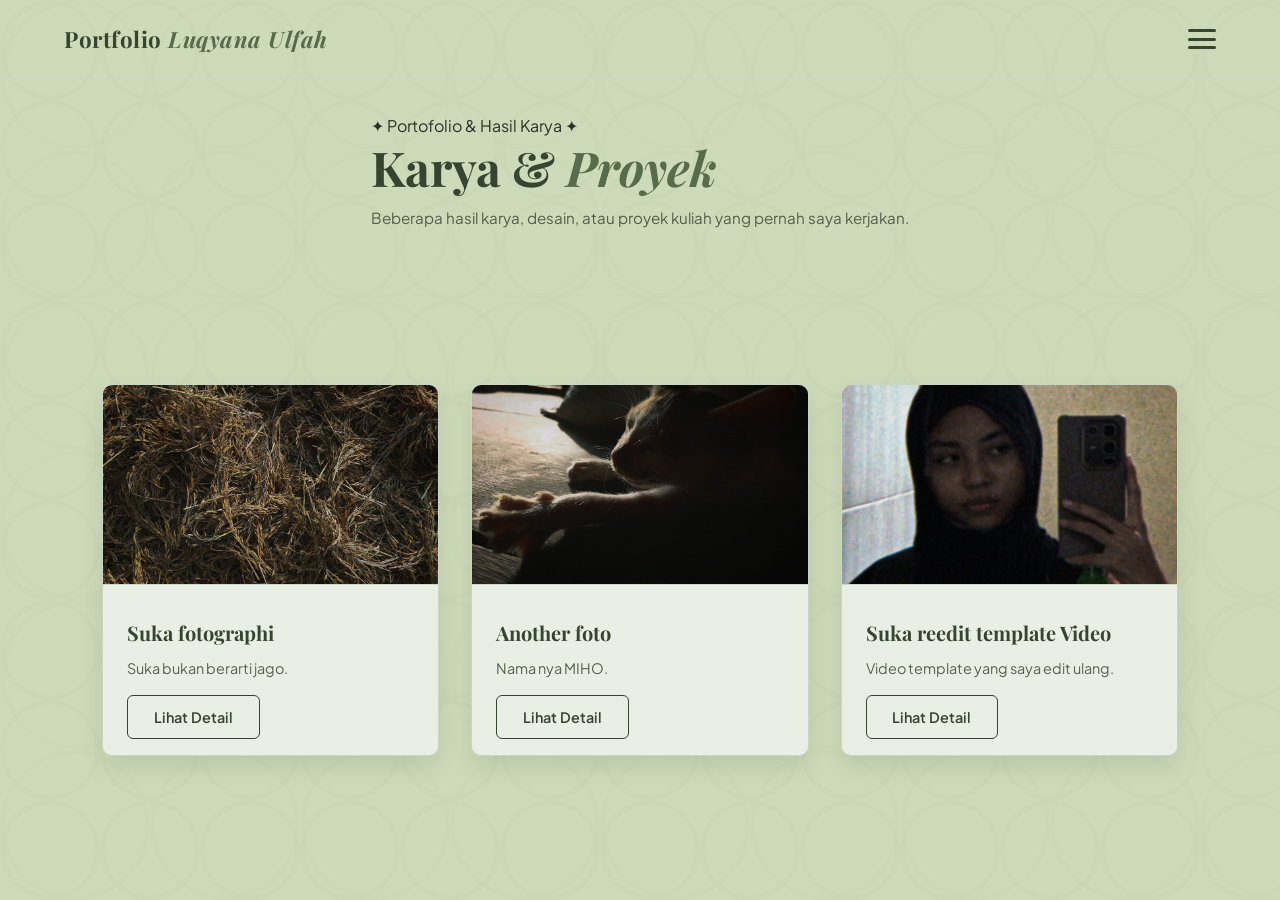
==== proyek.html @ 4c5a4485 "Add files via upload" ====
<!DOCTYPE html>
<html lang="id">
<head>
    <meta charset="UTF-8">
    <meta name="viewport" content="width=device-width, initial-scale=1.0">
    <title>Proyek - Portofolio Luqyana</title>
    <link href="https://fonts.googleapis.com/css2?family=Playfair+Display:ital,wght@0,600;0,700;1,400&family=Plus+Jakarta+Sans:wght@400;500;600&display=swap" rel="stylesheet">
    <link rel="stylesheet" href="style.css">
</head>
<body>
    
    
    <header class="hero-section" id="project-hero">
        <nav class="navbar">
            <a href="index.html" class="logo">Portfolio<i> Luqyana Ulfah</i></a>
            <div class="menu-toggle" id="mobile-menu">
                <span></span><span></span><span></span>
            </div>
            <div class="nav-links" id="nav-links">
                <a href="index.html">Beranda</a>
                <a href="tentang.html">Tentang Saya</a>
                <a href="riwayat.html">Riwayat</a>
                <a href="proyek.html">Proyek</a>
                <a href="kontak.html">Kontak</a>
            </div>
        </nav>

        
        <div class="hero-container">
            <div class="hero-text">
                <span class="badge-ornament">✦ Portofolio & Hasil Karya ✦</span>
                <h1>Karya & <span class="highlight">Proyek</span></h1>
                <p class="sub-tagline">Beberapa hasil karya, desain, atau proyek kuliah yang pernah saya kerjakan.</p>
            </div>
        </div>
    </header>


    <section id="proyek">
        <div class="project-grid">
            
            <div class="project-card">
                <img src="padi.jpg" alt="Proyek 1" class="project-img">
                <div class="project-content">
                    <h3>Suka fotographi</h3>
                    <p>Suka bukan berarti jago.</p>
                    <a href="javascript:void(0)" onclick="bukaFoto('padi.jpg')" class="btn secondary">Lihat Detail</a>
                </div>
            </div>
    
            
            <div class="project-card">
                <img src="kucing1.jpg" alt="Proyek 2" class="project-img">
                <div class="project-content">
                    <h3>Another foto</h3>
                    <p>Nama nya MIHO.</p>
                    <a href="javascript:void(0)" onclick="bukaFoto('kucing1.jpg')" class="btn secondary">Lihat Detail</a>
                </div>
            </div>
            
            
            <div class="project-card">
                <img src="fotoku.jpg" alt="Sampul Video" class="project-img">
                <div class="project-content">
                  <h3>Suka reedit template Video</h3>
                  <p>Video template yang saya edit ulang.</p>
                  <a href="javascript:void(0)" onclick="bukaVideo('moon.mp4')" class="btn secondary">Lihat Detail</a>
              </div>
          </div>
        </div>
    </section>


    <div id="popup-media" class="modal-popup">
        <span class="tutup-popup" onclick="tutupMedia()">&times;</span>
        <img class="isi-popup" id="gambar-popup" style="display: none;">
        <video class="isi-popup" id="video-popup" controls style="display: none;"></video>
    </div>

    <script src="script.js"></script>
</body>
</html>
---- style.css ----
/* Variabel Warna Tema Vintage Botanical & Hijau Sage */
:root {
    --bg-paper: #cedbba;          /* Warna kertas tua / vintage gading */
    --card-bg: #eaefe5;           /* Hijau sage sangat muda/lembut */
    --border-vintage: #cbd5c3;    /* Garis batas klasik */
    --primary-green: #36452f;     /* Hijau zaitun gelap yang elegan */
    --accent-green: #586b4c;      /* Hijau lumut hangat */
    --text-main: #2b3327;         /* Teks gelap kehijaua agar nyaman dibaca */
    --white: #ffffff;
    --shadow: 0 10px 25px rgba(54, 69, 47, 0.12);
}

/* Pengaturan Otomatis Mengikuti Tema Perangkat (Dark Mode) */
@media (prefers-color-scheme: dark) {
    :root {
        --bg-paper: #1c2219;        
        --card-bg: #273022;       
        --border-vintage: #506347;  
        --primary-green: #73976d;   
        --accent-green: #a4b89b;    
        --text-main: #ced9ca;       
        --white: #333c2f;
    }
}

* {
    margin: 0;
    padding: 0;
    box-sizing: border-box;
    scroll-behavior: smooth;
}

body {
    font-family: 'Plus Jakarta Sans', sans-serif;
    background-color: var(--bg-paper);
    color: var(--text-main);
    line-height: 1.7;
}

/* Ornamen Latar Belakang (Aksen Bunga/Botanical ala Cottagecore) */
body::before {
    content: "";
    position: fixed;
    top: 0;
    left: 0;
    width: 100%;
    height: 100%;
    background-image: 
        url('data:image/svg+xml;utf8,<svg xmlns="http://www.w3.org/2000/svg" width="100" height="100" viewBox="0 0 100 100"><path fill="%2336452f" fill-opacity="0.03" d="M50 0C22.4 0 0 22.4 0 50s22.4 50 50 50 50-22.4 50-50S77.6 0 50 0zm0 95C25.1 95 5 74.9 5 50S25.1 5 50 5s45 20.1 45 45-20.1 45-45 45z"/></svg>'),
        url('data:image/svg+xml;utf8,<svg xmlns="http://www.w3.org/2000/svg" width="150" height="150" viewBox="0 0 150 150"><path fill="%23586b4c" fill-opacity="0.02" d="M75 0C33.6 0 0 33.6 0 75s33.6 75 75 75 75-33.6 75-75S116.4 0 75 0zm0 145C36.3 145 5 113.7 5 75S36.3 5 75 5s70 31.3 70 70-31.3 70-70 70z"/></svg>');
    opacity: 0.6;
    z-index: -1;
    pointer-events: none;
}

/* Membatasi lebar konten agar terpusat rapi */
.container {
  max-width: 1100px;
  margin: 0 auto;
  width: 100%;
}

/* --- ORNAMEN RENDA TEPI --- */
.lace-edge {
    position: fixed;
    top: 0;
    height: 100vh;
    object-fit: cover;
    width: 80px;
    max-width: 40px;
    mix-blend-mode: screen;
    opacity: 0.85;
    pointer-events: none;
    z-index: 999;
}
.left-edge {
    left: 0;
}
.right-edge {
    right: 0;
    transform: scaleX(-1);
}

/* --- NAVIGASI / NAVBAR --- */
.navbar {
    position: absolute;
    top: 0;
    left: 0;
    width: 100%;
    padding: 20px 5%;
    box-sizing: border-box;
    z-index: 1000;
    display: flex;
    justify-content: space-between;
    align-items: center;
    background-color: transparent !important; /* Diubah agar renda tidak terpotong */
    border-bottom: 1.5px solid var(--border-vintage) !important; 
    box-shadow: none !important;
}

.logo {
    font-family: 'Playfair Display', serif;
    font-size: 1.4rem;
    font-weight: 700;
    color: var(--primary-green);
    letter-spacing: 0.5px;
    text-decoration: none;
}

.logo i {
    color: var(--accent-green);
}

/* Tombol Garis Dua (Menu Toggle) */
.menu-toggle {
    display: flex;
    flex-direction: column;
    justify-content: space-between;
    width: 28px;
    height: 20px;
    cursor: pointer;
}

.menu-toggle span {
    display: block;
    height: 3px;
    width: 100%;
    background-color: var(--primary-green);
    border-radius: 2px;
    transition: all 0.3s ease;
}

/* Daftar Menu Navigasi (Dropdown) */
.nav-links {
    position: absolute;
    top: 100%;
    right: 8%;
    background-color: var(--card-bg);
    border: 1.5px solid var(--border-vintage);
    border-radius: 8px;
    list-style: none;
    flex-direction: column;
    width: 180px;
    padding: 1rem 0;
    gap: 0.8rem;
    box-shadow: var(--shadow);
    display: none; 
}

.nav-links.active {
    display: flex; 
}

.nav-links a {
    text-decoration: none;
    color: var(--text-main);
    font-size: 0.95rem;
    font-weight: 500;
    padding: 0.4rem 1.2rem;
    display: block;
    transition: background 0.2s;
}

.nav-links a:hover {
    background-color: rgba(82, 99, 69, 0.1);
    color: var(--accent-green);
}

/* --- BAGIAN KEPALA (HERO SECTION) --- */
.hero-container {
    display: flex;
    align-items: center;
    justify-content: center;
    gap: 3rem;
    max-width: 1100px;
    margin: 2rem auto;
    width: 100%;
    padding-top: 80px; /* Menambah jarak agar konten tidak tertutup navbar yang melayang */
}

.highlight {
    font-style: italic;
    color: var(--accent-green);
}

.hero-text h1 {
    font-family: 'Playfair Display', serif;
    font-size: 3rem;
    color: var(--primary-green);
    line-height: 1.2;
    margin-bottom: 0.5rem;
}

.tagline {
    font-size: 1.15rem;
    font-weight: 600;
    color: var(--primary-green);
    margin-bottom: 0.2rem;
}

.sub-tagline {
    font-size: 0.95rem;
    color: #525e4c;
    margin-bottom: 2rem;
}

/* Wadah Foto Profil */
.hero-image-frame {
    flex: 0.8;
    display: flex;
    justify-content: center;
    align-items: center;
    margin-top: 1.5rem; 
}

.frame-wrapper {
    position: relative;
    display: inline-block;
}

.flower-corner {
    position: absolute;
    bottom: -27px; /* Angka minus untuk menggeser bunga ke luar bingkai bawah */
    left: -43px;    /* Geser ke kanan sedikit dari sudut kiri */
    width: 278px;  /* Ukuran besaran bunga */
    z-index: 10;
    mix-blend-mode: screen; /* Menghapus latar hitam otomatis */
    pointer-events: none;
}
.basic-frame {
    position: relative;
    width: 200px;
    height: 250px;
    background-color: var(--card-bg);
    border: 3px solid var(--primary-green);
    border-radius: 8px; 
    box-shadow: 0 10px 25px rgba(54, 69, 47, 0.15);
    padding: 5px; 
    overflow: hidden; 
}

.basic-frame img {
    width: 100%;
    height: 100%;
    object-fit: cover;
    border-radius: 4px;
}

/* Tombol CTA Utama */
.cta-buttons {
    display: flex;
    gap: 1rem;
    justify-content: center;
}

.btn {
    padding: 0.75rem 1.6rem;
    border-radius: 6px;
    text-decoration: none;
    font-weight: 600;
    font-size: 0.9rem;
    transition: all 0.3s ease;
}

.btn.primary {
    background-color: var(--primary-green);
    color: var(--white);
    border: 1px solid var(--primary-green);
}

.btn.primary:hover {
    background-color: #242e1f;
}

.btn.secondary {
    background-color: transparent;
    border: 1.5px solid var(--primary-green);
    color: var(--primary-green);
}

.btn.secondary:hover {
    background-color: var(--card-bg);
}

/* --- BAGIAN UMUM SECTION --- */
section {
    padding: 4rem 8%;
    border-top: 1px dashed var(--border-vintage);
}

.section-title-box h2 {
    font-family: 'Playfair Display', serif;
    font-size: 2.2rem;
    color: var(--primary-green);
    margin-bottom: 0.4rem;
}

.section-title-box .section-desc {
    font-size: 0.95rem;
    color: #55634d;
    margin-bottom: 2.5rem;
}

/* About Section Grid */
.about-grid {
    display: grid;
    grid-template-columns: 1fr 1fr;
    gap: 2rem;
}

.about-card {
    background-color: var(--card-bg);
    padding: 2.2rem;
    border-radius: 10px;
    border: 1px solid var(--border-vintage);
}

.about-card h3 {
    font-family: 'Playfair Display', serif;
    font-size: 1.3rem;
    color: var(--primary-green);
    margin-bottom: 1rem;
}

.skills-list {
    list-style: none;
    display: flex;
    flex-direction: column;
    gap: 0.7rem;
}

.skills-list span {
    color: var(--accent-green);
    margin-right: 0.5rem;
}

/* Timeline Experience */
.timeline {
    border-left: 2px solid var(--accent-green);
    padding-left: 1.8rem;
    display: flex;
    flex-direction: column;
    gap: 2.5rem;
    margin-top: 1rem;
}

.timeline-item .year {
    font-size: 0.85rem;
    font-weight: 700;
    color: var(--accent-green);
    text-transform: uppercase;
    letter-spacing: 0.5px;
}

.timeline-item h3 {
    font-family: 'Playfair Display', serif;
    font-size: 1.25rem;
    color: var(--primary-green);
    margin: 0.2rem 0;
}

.timeline-item .place {
    font-size: 0.9rem;
    font-weight: 600;
    color: #485740;
    margin-bottom: 0.4rem;
}

/* --- BAGIAN PROYEK & KARYA --- */
.project-grid {
    display: grid;
    grid-template-columns: repeat(auto-fit, minmax(280px, 1fr)); 
    gap: 2rem;
    margin-top: 1.5rem;
}

.project-card {
    background-color: var(--card-bg);
    border: 1px solid var(--border-vintage);
    border-radius: 10px;
    overflow: hidden; 
    box-shadow: var(--shadow);
    transition: transform 0.3s ease;
    margin-bottom: 2rem;
}

.project-card:hover {
    transform: translateY(-8px);
}

.project-img, .project-video, .video-wrapper iframe {
    width: 100%;
    border-bottom: 1.5px solid var(--border-vintage);
}

.project-img {
    height: 200px;
    object-fit: cover;
}

.project-video, .video-wrapper {
    aspect-ratio: 16 / 9;
}

.project-video {
    object-fit: cover;
    background-color: #000;
    display: block;
}

.video-wrapper iframe {
    height: 100%;
    border: none;
}

.project-content {
    padding: 1.5rem;
}

.project-content h3 {
    font-family: 'Playfair Display', serif;
    font-size: 1.25rem;
    color: var(--primary-green);
    margin-bottom: 0.5rem;
}

.project-content p {
    font-size: 0.9rem;
    color: #55634d;
    margin-bottom: 1.5rem;
    line-height: 1.5;
}

/* Pengaturan Pop-up Foto & Video */
.modal-popup {
    display: none;
    position: fixed;
    z-index: 2000;
    left: 0;
    top: 0;
    width: 100%;
    height: 100vh;
    background-color: rgba(28, 34, 25, 0.9);
    justify-content: center;
    align-items: center;
}

.isi-popup {
    max-width: 90%;
    max-height: 80vh;
    object-fit: contain;
    border-radius: 8px;
    box-shadow: 0 10px 30px rgba(0,0,0,0.5);
}

.tutup-popup {
    position: absolute;
    top: 20px;
    right: 35px;
    color: var(--white);
    font-size: 40px;
    font-weight: bold;
    cursor: pointer;
}

/* --- FOOTER / KONTAK --- */
.contact-section {
    background-color: var(--primary-green);
    color: var(--white);
    text-align: center;
    padding: 4.5rem 8%;
    border-top: none;
    position: relative;
}

.contact-section::before {
    content: "";
    position: absolute;
    top: 20px;
    left: 50%;
    transform: translateX(-50%);
    width: 90%;
    height: 90%;
    border: 2px solid rgba(215, 222, 208, 0.2);
    pointer-events: none;
}

.contact-section .section-title-box h2,
.contact-section h2 {
    color: var(--white);
}

.contact-section .section-desc {
    color: #c7d4be;
}

.social-links {
    display: flex;
    justify-content: center;
    flex-wrap: wrap;
    gap: 1rem;
    margin: 2.5rem 0 3rem;
}

.social-btn {
    background-color: rgba(255, 255, 255, 0.08);
    color: var(--white);
    padding: 0.7rem 1.4rem;
    border-radius: 6px;
    text-decoration: none;
    font-size: 0.9rem;
    border: 1px solid rgba(255, 255, 255, 0.15);
    transition: all 0.3s ease;
}

.social-btn:hover {
    background-color: var(--accent-green);
    border-color: var(--accent-green);
}

.footer-bottom {
    font-size: 0.85rem;
    color: #a8b89e;
    border-top: 1px solid rgba(255, 255, 255, 0.1);
    padding-top: 1.5rem;
}

/* --- RESPONSIF UNTUK LAYAR HP --- */
@media (max-width: 768px) {
    .navbar {
        padding: 1.2rem 5%;
    }
    .nav-links {
        right: 5%;
        width: 160px;
    }
    
    .hero-container {
        display: flex;
        flex-direction: column; 
        text-align: center;
        gap: 2rem; 
        margin-top: 1rem;
    }
    
    .hero-image-frame {
        order: 1;
        margin-top: 0rem; 
        margin-bottom: 1.5rem;
    }

    .hero-text {
        order: 2;
        text-align: center;
    }

    .hero-text h1 {
        font-size: 2.5rem; /* Sedikit dikecilkan agar pas di layar HP */
    }

    .cta-buttons {
        justify-content: center;
    }
    
    .about-grid {
        grid-template-columns: 1fr;
    }
    
    .hero-section, section {
        padding: 3rem 5%;
    }
}
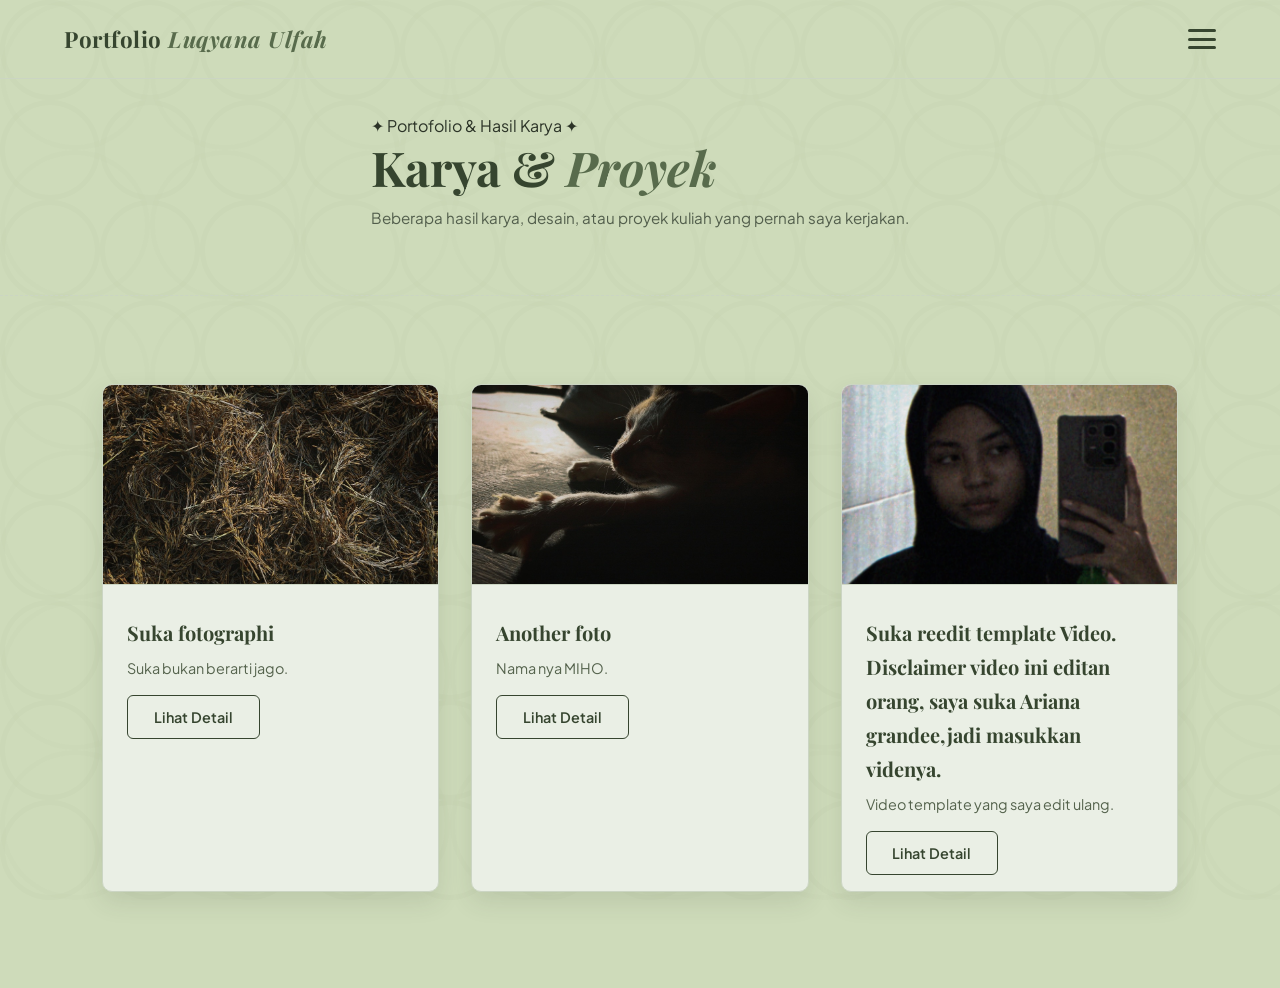
==== commit b48dfb6f: "Update proyek.html" ====
--- a/proyek.html
+++ b/proyek.html
@@ -62,7 +62,7 @@
             <div class="project-card">
                 <img src="fotoku.jpg" alt="Sampul Video" class="project-img">
                 <div class="project-content">
-                  <h3>Suka reedit template Video</h3>
+                  <h3>Suka reedit template Video. Disclaimer video ini editan orang, saya suka Ariana grandee,jadi masukkan videnya.</h3>
                   <p>Video template yang saya edit ulang.</p>
                   <a href="javascript:void(0)" onclick="bukaVideo('moon.mp4')" class="btn secondary">Lihat Detail</a>
               </div>
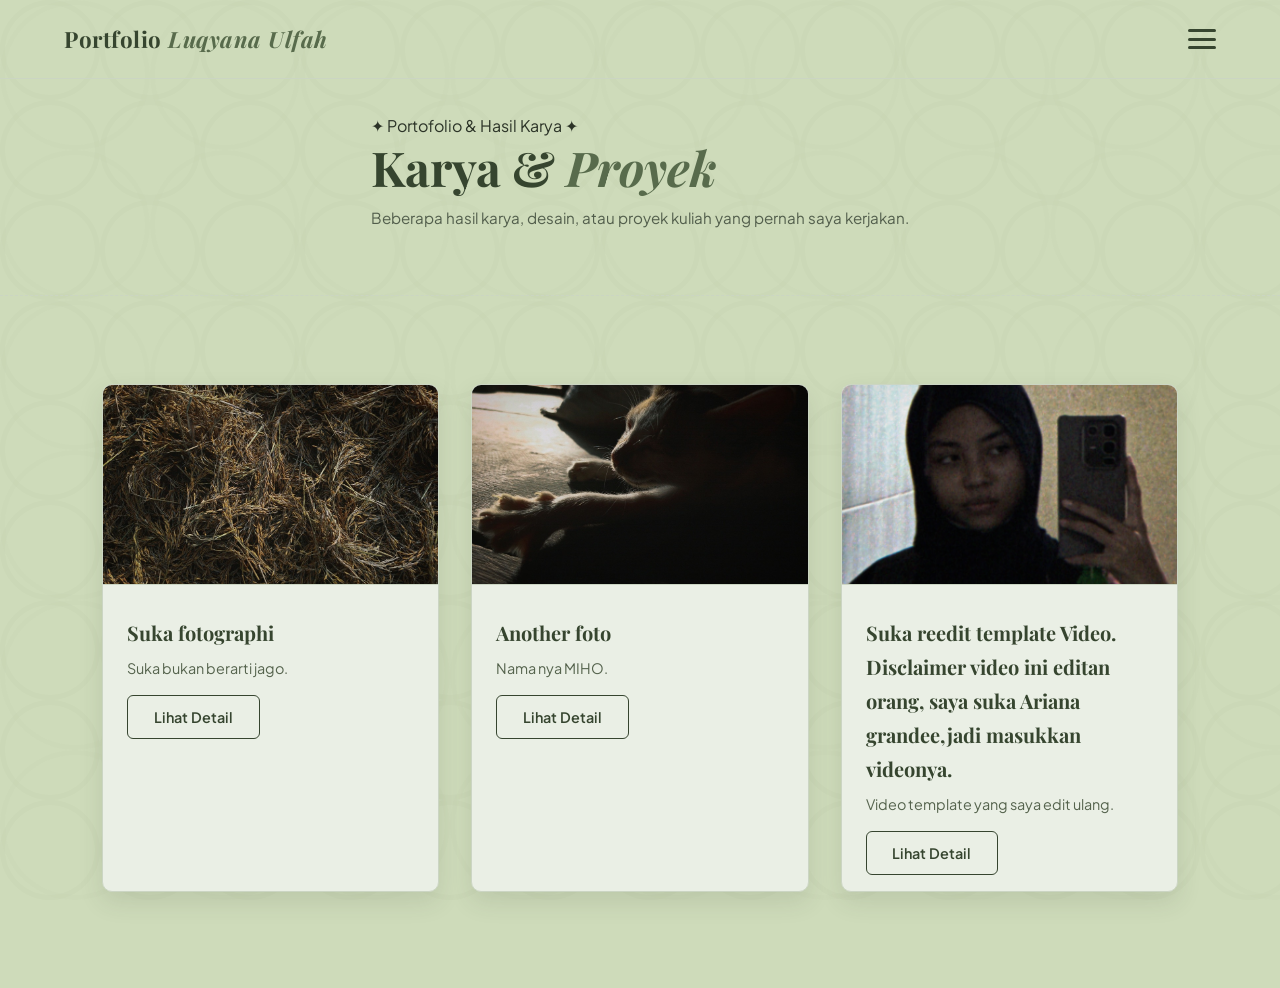
==== commit 6110c6d0: "Update proyek.html" ====
--- a/proyek.html
+++ b/proyek.html
@@ -62,7 +62,7 @@
             <div class="project-card">
                 <img src="fotoku.jpg" alt="Sampul Video" class="project-img">
                 <div class="project-content">
-                  <h3>Suka reedit template Video. Disclaimer video ini editan orang, saya suka Ariana grandee,jadi masukkan videnya.</h3>
+                  <h3>Suka reedit template Video. Disclaimer video ini editan orang, saya suka Ariana grandee,jadi masukkan videonya.</h3>
                   <p>Video template yang saya edit ulang.</p>
                   <a href="javascript:void(0)" onclick="bukaVideo('moon.mp4')" class="btn secondary">Lihat Detail</a>
               </div>
